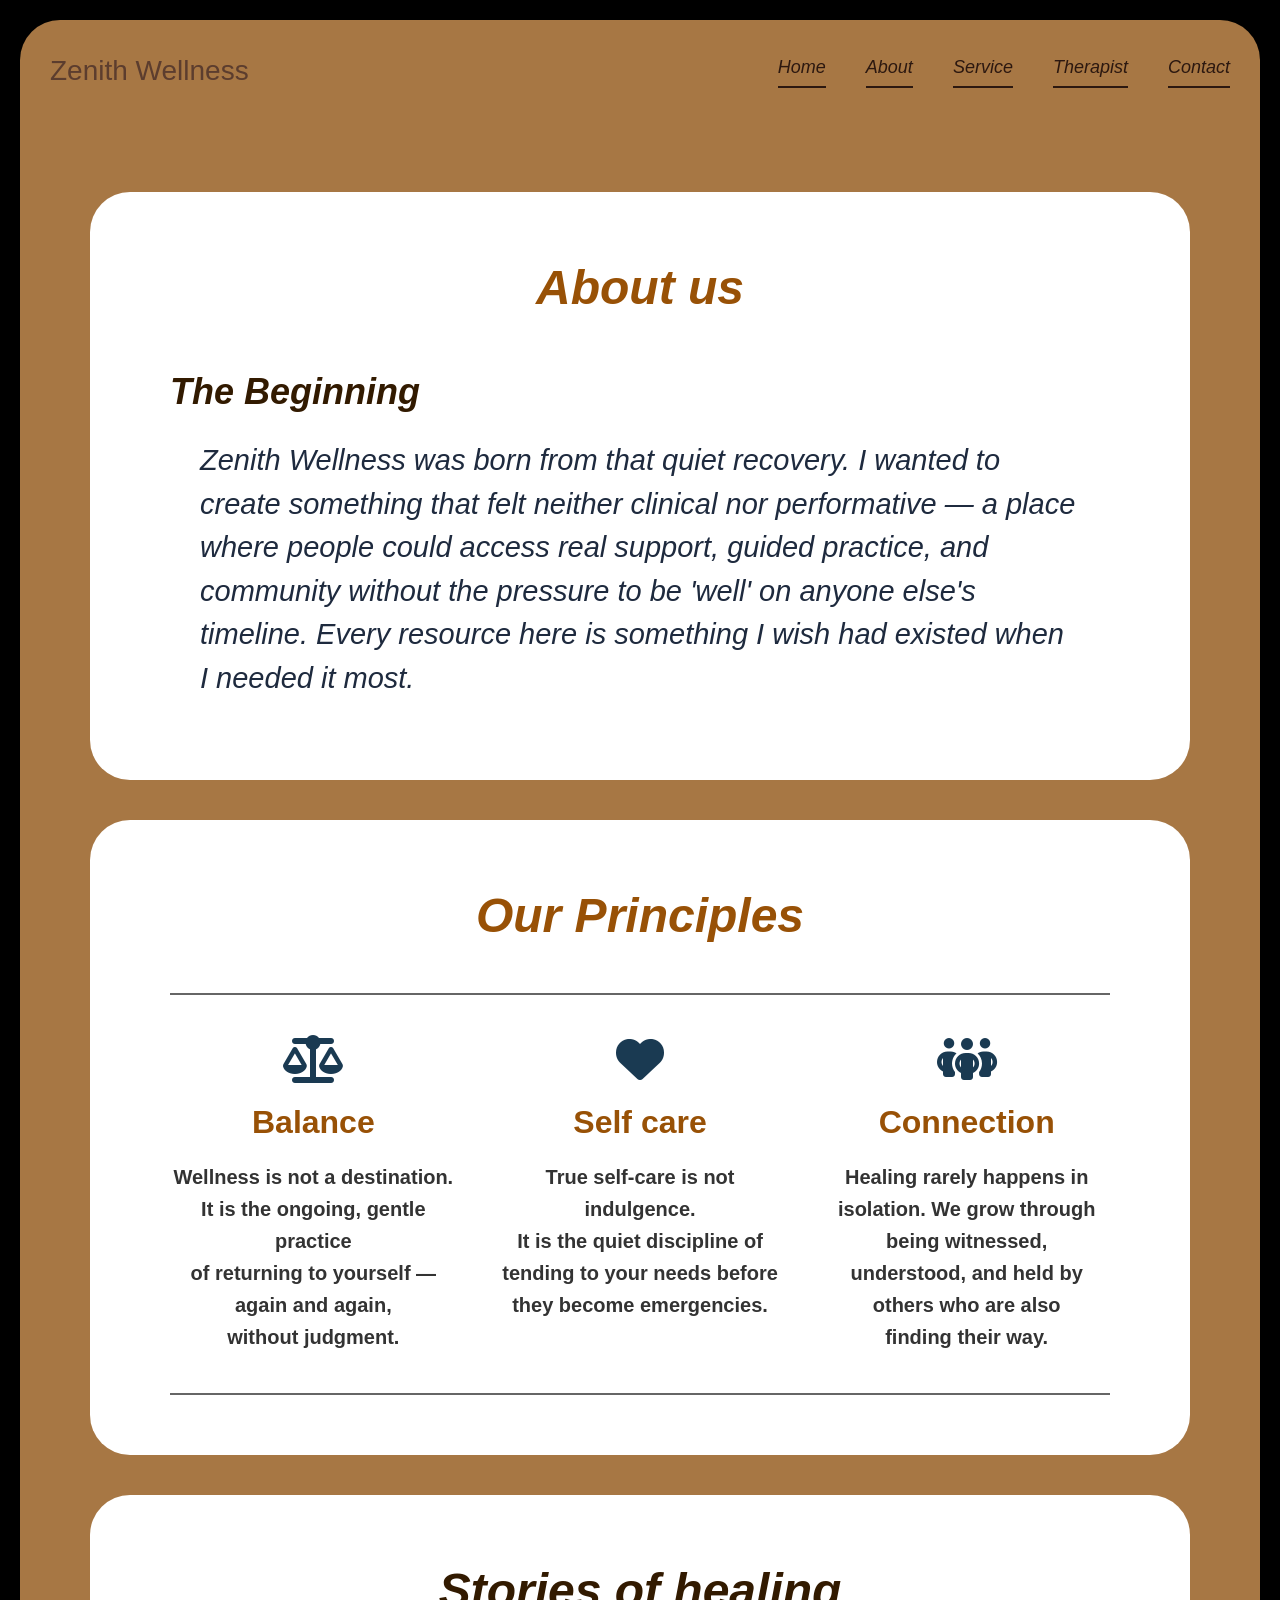
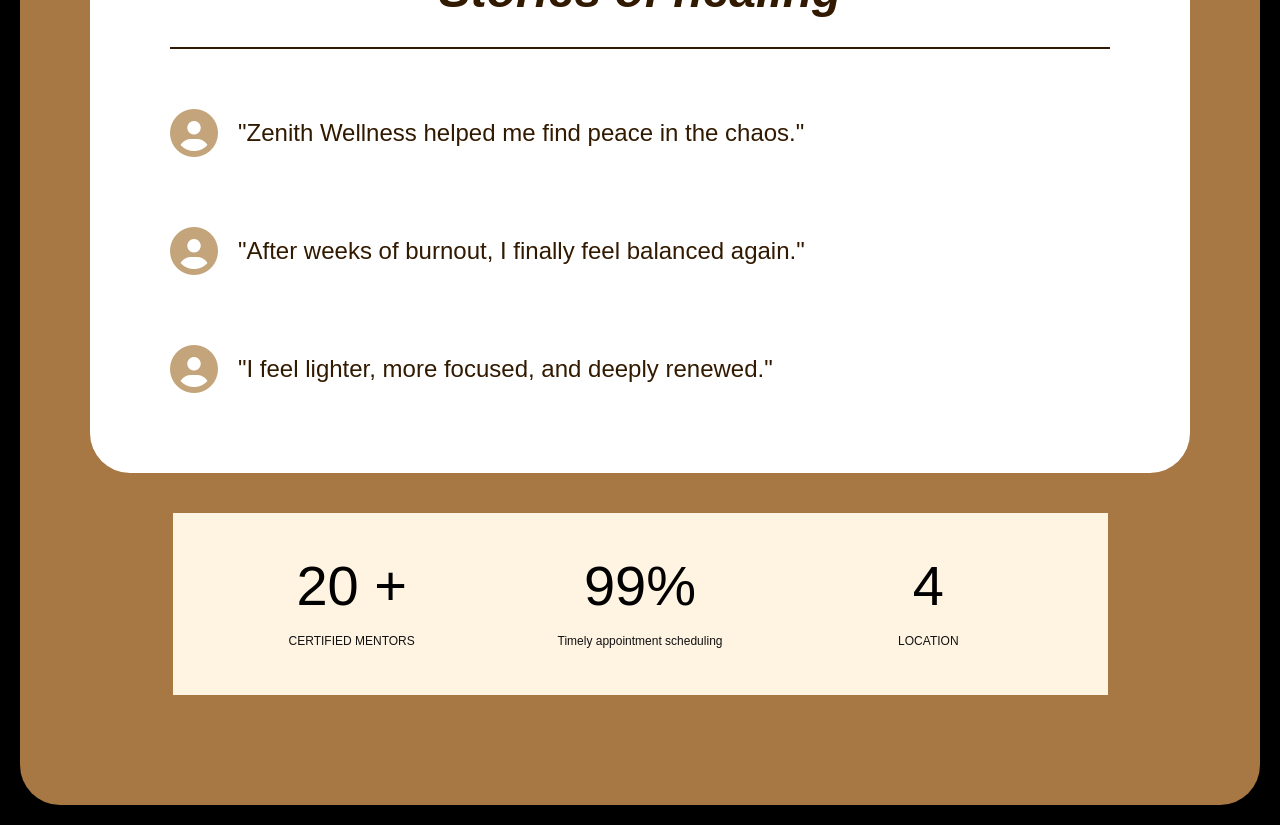
==== about.html @ 7cf96bbd "about-html" ====
<!DOCTYPE html>
<html lang="en">
<head>
    <meta charset="UTF-8">
    <meta name="viewport" content="width=device-width, initial-scale=1.0">
    <link rel="stylesheet" href="https://cdnjs.cloudflare.com/ajax/libs/font-awesome/6.5.0/css/all.min.css">
    <link rel="stylesheet" href="styles.css">
    <title>Zenith Wellness</title>
</head>
<body>
    <div class="page-wrapper">
        <header class="hero-header">
        <h1 class="site-title">Zenith Wellness</h1>
        <nav class="main-nav">
          <a href="./index.html" class="nav-link">Home</a>
          <a href="./about.html" class="nav-link">About</a>
          <a href="./Service.html" class="nav-link">Service</a>
          <a href="./Therapists.html" class="nav-link">Therapist</a>
          <a href="./Contact.html" class="nav-link">Contact</a>
        </nav>
      </header>
           <section class="about-sec">
        <div class="about-container">
            <h1 class="about-tit">About us </h1>
<h2 class="head2">The Beginning</h2>
<p class="about1">
    Zenith Wellness was born from that quiet recovery. I wanted to create something that felt neither clinical nor performative — a place where people could access real support, guided practice, and community without the pressure to be 'well' on anyone else's timeline. 
    Every resource here is something I wish had existed when I needed it most.</p>
        </div>


        <div class="principle-container"> 
            <div class="about-tit"> <h1 class="about-tit">Our Principles</h1></div>
            <div class="principles">
                <div class="principle">
                   
                    <i class="fa-solid fa-scale-balanced principle-icon"></i>
                    <h2 class="principle-heading">Balance</h2>
                    <p class="principle-description">Wellness is not a destination.<br>It is the ongoing, gentle practice<br>of returning to yourself —<br>again and again,<br>without judgment.</p>
                </div>
                <div class="principle">
                  
                    <i class="fa-solid fa-heart principle-icon"></i>
                    <h2 class="principle-heading">Self care</h2>
                    <p class="principle-description">True self-care is not indulgence.<br>It is the quiet discipline of<br>tending to your needs before<br>they become emergencies.</p>
                </div>
                <div class="principle">
                    <i class="fa-solid fa-people-group principle-icon"></i>
                    <h2 class="principle-heading">Connection</h2>
                    <p class="principle-description highlight">Healing rarely happens in<br>isolation. We grow through<br>being witnessed,<br>understood, and held by<br>others who are also<br>finding their way.</p>
                </div>
            </div>
        </div>

        <div class="stories-container">
            <h1 class="stories-title">Stories of healing</h1>
            <hr class="stories-divider">
            <div class="testimonials">
                <div class="testimonial">
                    <i class="fa-solid fa-circle-user testimonial-icon"></i>
                    <p class="testimonial-text">"Zenith Wellness helped me find peace in the chaos."</p>
                </div>
                <div class="testimonial">
                    <i class="fa-solid fa-circle-user testimonial-icon"></i>
                    <p class="testimonial-text">"After weeks of burnout, I finally feel balanced again."</p>
                </div>
                <div class="testimonial">
                    <i class="fa-solid fa-circle-user testimonial-icon"></i>
                    <p class="testimonial-text highlight-text">"I feel lighter, more focused, and deeply renewed."</p>
                </div>
            </div>
        </div >
     <section class="stats-section">
    <div class="stat-box">
      <div class="stat-number">20 +</div>
      <div class="stat-label">Certified Mentors</div>
    </div>

    <div class="stat-box">
      <div class="stat-number">99%</div>
      <div class="stat-label">Timely appointment scheduling</div>
    </div>

    <div class="stat-box">
      <div class="stat-number">4</div>
      <div class="stat-label">Location</div>
    </div>
  </section>
    </section>
    </div>
  
</body>
</html>
---- styles.css ----
* {
    margin: 0;
    padding: 0;
    box-sizing: border-box;
}

body {
    font-family: 'Inter', -apple-system, BlinkMacSystemFont, 'Segoe UI', Roboto, Helvetica, Arial, sans-serif;
    background-color: #000000;
    min-height: 100vh;
    padding: 20px;
    color: #1e2a3e;
    line-height: 1.5;
}
.page-wrapper {
    background-color: #A77744;
    min-height: calc(100vh - 40px);
    border-radius: 40px;
    padding: 30px;
}

/* Hero Section */
.hero-section {
    background-color: #E6C8A8;
    border-radius: 40px;
    padding: 40px 60px 60px;
    margin-bottom: 40px;
}

.hero-header {
    display: flex;
    align-items: center;
    justify-content: space-between;
    margin-bottom: 60px;
}

.site-title {
    font-family: 'Inter', -apple-system, BlinkMacSystemFont, 'Segoe UI', Roboto, Helvetica, Arial, sans-serif;
    font-size: 28px;
    font-weight: 400;
    color: #5C3D2E;
    margin: 0;
}

a {
    text-decoration: none;
}

.main-nav {
    display: flex;
    align-items: center;
    gap: 40px;
}

.nav-link {
    font-family: 'Inter', -apple-system, BlinkMacSystemFont, 'Segoe UI', Roboto, Helvetica, Arial, sans-serif;
    font-style: italic;
    font-size: 18px;
    font-weight: 400;
    color: #2C1810;
    text-decoration: none;
    padding-bottom: 5px;
    border-bottom: 2px solid #2C1810;
    transition: all 0.3s ease;
}

.nav-link:hover {
    color: #5C3D2E;
    border-bottom-color: #5C3D2E;
}

.hero-content {
    display: flex;
    justify-content: space-between;
    align-items: flex-start;
    gap: 80px;
}

.hero-left {
    flex: 1;
    max-width: 600px;
}

.hero-divider {
    width: 80px;
    height: 2px;
    background-color: #8B6239;
    margin-bottom: 30px;
}

.hero-title {
    font-family: 'Inter', -apple-system, BlinkMacSystemFont, 'Segoe UI', Roboto, Helvetica, Arial, sans-serif;
    font-style: italic;
    font-size: 48px;
    font-weight: 400;
    color: #2C1810;
    line-height: 1.2;
    margin-bottom: 20px;
}

.hero-subtitle {
    color: #8B6239;
}

.hero-description {
    font-family: 'Inter', -apple-system, BlinkMacSystemFont, 'Segoe UI', Roboto, Helvetica, Arial, sans-serif;
    font-size: 18px;
    line-height: 1.6;
    color: #5C3D2E;
    margin-bottom: 40px;
}

.hero-buttons {
    display: flex;
    gap: 20px;
    margin-top: 40px;
}

.btn-quiz {
    font-family: 'Inter', -apple-system, BlinkMacSystemFont, 'Segoe UI', Roboto, Helvetica, Arial, sans-serif;
    font-size: 18px;
    font-weight: 500;
    color: #5C3D2E;
    background-color: #D4B896;
    border: none;
    padding: 15px 35px;
    border-radius: 25px;
    cursor: pointer;
    transition: all 0.3s ease;
}

.btn-quiz:hover {
    background-color: #C4A57B;
    transform: translateY(-2px);
}

.btn-cta {
    font-family: 'Inter', -apple-system, BlinkMacSystemFont, 'Segoe UI', Roboto, Helvetica, Arial, sans-serif;
    font-size: 16px;
    font-weight: 600;
    color: white;
    background-color: #8B6239;
    border: none;
    padding: 15px 35px;
    border-radius: 25px;
    cursor: pointer;
    text-transform: uppercase;
    letter-spacing: 0.5px;
    transition: all 0.3s ease;
}

.btn-cta:hover {
    background-color: #6D4A2C;
    transform: translateY(-2px);
}

.hero-right {
    display: flex;
    flex-direction: column;
    align-items: center;
    gap: 20px;
}

.hero-image-container {
    width: 320px;
    height: 420px;
    border-radius: 30px;
    overflow: hidden;
    box-shadow: 0 10px 30px rgba(0, 0, 0, 0.15);
}

.hero-image {
    width: 100%;
    height: 100%;
    object-fit: cover;
}

.hero-register {
    font-family: 'Inter', -apple-system, BlinkMacSystemFont, 'Segoe UI', Roboto, Helvetica, Arial, sans-serif;
    font-style: italic;
    font-size: 24px;
    color: #2C1810;
    margin-top: 10px;
    text-decoration: none;
    transition: color 0.3s ease;
}

.hero-register:hover {
    color: #8B6239;
}
.about-sec{
   
    padding: 40px;
    box-sizing: border-box;
    border-radius: 40px;
    margin-top: 0;
}
.about-container{
    background-color: white;
    padding: 60px 80px;
    border-radius: 40px;
    margin-bottom: 40px;
}
.about-tit{
        font-family: 'Inter', -apple-system, BlinkMacSystemFont, 'Segoe UI', Roboto, Helvetica, Arial, sans-serif;
        font-style: italic;
    text-align: center;
    color: #985106;
    margin-bottom:41px ;
    font-size:48px ;
}
.head2{
    font-family: 'Inter', -apple-system, BlinkMacSystemFont, 'Segoe UI', Roboto, Helvetica, Arial, sans-serif;
        font-style: italic;
    text-align:left ;
    color: #321A00;
    font-size:36px ;
}
.about1{
  padding: 20px 30px;
  font-family: 'Inter', -apple-system, BlinkMacSystemFont, 'Segoe UI', Roboto, Helvetica, Arial, sans-serif;
  font-style: italic;
  font-size: 29px;
}


/* Principles Section */
.principle-container {
    background-color: white;
    padding: 60px 80px;
    margin: 0 auto;
    border-radius: 40px;
    margin-bottom: 40px;
}

.principles {
    display: flex;
    justify-content: space-between;
    gap: 40px;
    margin-top: 40px;
    border-top: 2px solid #666;
    border-bottom: 2px solid #666;
    padding: 40px 0;
}

.principle {
    flex: 1;
    text-align: center;
    display: flex;
    flex-direction: column;
    align-items: center;
}



.principle-icon {
    font-size: 48px;
    color: #1a3a52;
    margin-bottom: 15px;
}

.principle-heading {
    font-size: 32px;
    color: #985106;
    margin-bottom: 15px;
    font-weight: 600;
}

.principle-description {
    font-size: 20px;
    line-height: 1.6;
    color: #333;
    font-weight: 600;
}


/* Stories of Healing Section */
.stories-container {
    background-color: white;
    padding: 60px 80px;
    border-radius: 40px;
    margin-bottom: 40px;
}

.stories-title {
    font-family: 'Inter', -apple-system, BlinkMacSystemFont, 'Segoe UI', Roboto, Helvetica, Arial, sans-serif;
    font-style: italic;
    text-align: center;
    color: #321A00;
    font-size: 48px;
    margin-bottom: 20px;
}

.stories-divider {
    border: none;
    border-top: 2px solid #321A00;
    margin: 20px auto 40px;
    width: 100%;
}

.testimonials {
    display: flex;
    flex-direction: column;
    gap: 30px;
    margin-top: 40px;
}

.testimonial {
    display: flex;
    align-items: center;
    gap: 20px;
    padding: 20px 0;
}

.testimonial-icon {
    font-size: 48px;
    color: #C4A57B;
    flex-shrink: 0;
}

.testimonial-text {
    font-family: 'Inter', -apple-system, BlinkMacSystemFont, 'Segoe UI', Roboto, Helvetica, Arial, sans-serif;
    font-size: 24px;
    color: #321A00;
    line-height: 1.5;
}

/* Services Section */
.services-section {
    background-color: white;
    padding: 60px 80px;
    border-radius: 40px;
    margin-bottom: 40px;
}

.services-header {
    text-align: center;
    margin-bottom: 50px;
}

.services-title {
    font-family: 'Inter', -apple-system, BlinkMacSystemFont, 'Segoe UI', Roboto, Helvetica, Arial, sans-serif;
    font-size: 56px;
    font-weight: 700;
    color: #000000;
    margin-bottom: 10px;
    letter-spacing: 2px;
}

.services-subtitle {
    font-family: 'Inter', -apple-system, BlinkMacSystemFont, 'Segoe UI', Roboto, Helvetica, Arial, sans-serif;
    font-style: italic;
    font-size: 24px;
    color: #999999;
    margin-bottom: 20px;
}

.services-divider {
    border: none;
    border-top: 2px solid #999999;
    width: 60%;
    margin: 20px auto;
}

.services-grid {
    display: grid;
    grid-template-columns: repeat(3, 1fr);
    gap: 30px;
    margin-top: 40px;
}

.service-card {
    background-color: white;
    border-radius: 30px;
    padding: 30px;
    display: flex;
    flex-direction: column;
    align-items: center;
    box-shadow: 0 4px 15px rgba(0, 0, 0, 0.1);
}

.service-name {
    font-family: 'Inter', -apple-system, BlinkMacSystemFont, 'Segoe UI', Roboto, Helvetica, Arial, sans-serif;
    font-style: italic;
    font-size: 20px;
    color: #666666;
    text-align: center;
    margin-bottom: 25px;
    text-transform: uppercase;
    letter-spacing: 1px;
}

.service-image-container {
    margin-bottom: 30px;
    display: flex;
    align-items: center;
    justify-content: center;
        width: 200px;
    height: 300px;
    border-radius: 188px;
    overflow: hidden;
    margin-bottom: 25px;
    background-color: #f5f5f5;

}

.service-image {
    width: 100%;
    height: 100%;
    object-fit: cover;
}

.service-button {
    background-color: #A77744;
    color: white;
    border: none;
    padding: 15px 40px;
    border-radius: 30px;
    font-size: 18px;
    font-weight: 600;
    cursor: pointer;
    text-transform: uppercase;
    letter-spacing: 1px;
    transition: all 0.3s ease;
}

.service-button:hover {
    background-color: #8B6238;
    transform: translateY(-2px);
    box-shadow: 0 4px 10px rgba(0, 0, 0, 0.2);
}
.stats-section {
  background-color: #fff2df;
  width: 85%;
  max-width: 950px;
  margin: 40px auto;
  padding: 45px 35px;

  display: flex;
  justify-content: space-between;
  align-items: center;
}

.stat-box {
  flex: 1;
  text-align: center;
}
.stats-section {
      width: 85%;
      max-width: 950px;
      background-color: #fff3e2;
      padding: 45px 35px;
      display: flex;
      justify-content: space-between;
      align-items: center;
    }
.stat-number {
  font-size: 56px;
  font-weight: 400;
  color: #000;
  line-height: 1;
  margin-bottom: 18px;
}

.stat-label {
  font-size: 12px;
  font-weight: 400;
  color: #111;
  text-transform: uppercase;
}

.stat-box:nth-child(2) .stat-label {
  text-transform: none;
}

/* Therapists Section */
.therapists-section {
    background: linear-gradient(180deg, #F5EDE3 0%, #E6D5C3 30%, #D4B896 70%, #C4A57B 100%);
    padding: 80px 80px;
    border-radius: 40px;
    margin-bottom: 40px;
}

.therapists-header {
    text-align: center;
    margin-bottom: 80px;
}

.therapists-title {
    font-family: 'Inter', -apple-system, BlinkMacSystemFont, 'Segoe UI', Roboto, Helvetica, Arial, sans-serif;
    font-size: 48px;
    font-weight: 600;
    color: #8B6239;
    margin-bottom: 20px;
    letter-spacing: 2px;
}

.therapists-divider {
    border: none;
    border-top: 2px solid #8B6239;
    width: 60%;
    margin: 20px auto;
}

.therapists-grid {
    display: grid;
    grid-template-columns: repeat(3, 1fr);
    gap: 40px;
    margin-top: 40px;
}

.therapist-card {
    background-color: white;
    border-radius: 30px;
    padding: 30px;
    display: flex;
    flex-direction: column;
    align-items: center;
    box-shadow: 0 4px 15px rgba(0, 0, 0, 0.1);
}

.therapist-image-container {
    width: 100%;
    height: 60%;
    border-radius: 15px;
    overflow: hidden;
    margin-bottom: 25px;
    background-color: #f5f5f5;
}

.therapist-image {
    width: 100%;
    height: 100%;
    object-fit: contain;
    object-position: center;
}

.therapist-name {
    font-family: 'Inter', -apple-system, BlinkMacSystemFont, 'Segoe UI', Roboto, Helvetica, Arial, sans-serif;
    font-size: 20px;
    font-weight: 600;
    color: #333333;
    text-align: center;
    margin-bottom: 10px;
    padding-bottom: 8px;
    border-bottom: 2px solid #333333;
}

.therapist-specialty {
    font-family: 'Inter', -apple-system, BlinkMacSystemFont, 'Segoe UI', Roboto, Helvetica, Arial, sans-serif;
    font-size: 16px;
    color: #666666;
    text-align: center;
    line-height: 1.4;
}

/* Contact Section */
.contact-section {
    background-color: #E6D5C3;
    padding: 60px 80px;
    border-radius: 40px;
    margin-bottom: 40px;
}

.contact-card {
    background-color: white;
    border-radius: 40px;
    padding: 60px 80px;
    display: flex;
    justify-content: space-between;
    align-items: center;
    gap: 80px;
    box-shadow: 0 8px 30px rgba(0, 0, 0, 0.1);
}

.contact-left {
    flex: 1;
}

.contact-title {
    font-family: 'Inter', -apple-system, BlinkMacSystemFont, 'Segoe UI', Roboto, Helvetica, Arial, sans-serif;
    font-size: 32px;
    font-weight: 600;
    color: #5C5C5C;
    margin-bottom: 50px;
    letter-spacing: 2px;
}

.contact-item {
    display: flex;
    align-items: center;
    gap: 30px;
    margin-bottom: 35px;
}

.contact-icon-circle {
    width: 70px;
    height: 70px;
    border-radius: 50%;
    background-color: #A77744;
    display: flex;
    align-items: center;
    justify-content: center;
    flex-shrink: 0;
}

.contact-icon-circle i {
    font-size: 28px;
    color: white;
}

.contact-icon-letter {
    font-family: 'Inter', -apple-system, BlinkMacSystemFont, 'Segoe UI', Roboto, Helvetica, Arial, sans-serif;
    font-size: 36px;
    font-weight: 600;
    color: white;
}

.contact-text {
    font-family: 'Inter', -apple-system, BlinkMacSystemFont, 'Segoe UI', Roboto, Helvetica, Arial, sans-serif;
    font-size: 18px;
    color: #333333;
    font-weight: 400;
}

.contact-link {
    text-decoration: none;
    transition: opacity 0.3s ease;
}

.contact-link:hover {
    opacity: 0.7;
}

.contact-right {
    flex: 1;
    display: flex;
    align-items: center;
    justify-content: center;
}

.contact-tagline {
    font-family: 'Inter', -apple-system, BlinkMacSystemFont, 'Segoe UI', Roboto, Helvetica, Arial, sans-serif;
    font-size: 64px;
    font-weight: 700;
    color: #8B6239;
    line-height: 1.1;
    text-align: left;
}

/* Footer */
.main-footer {
    background-color: #2C1810;
    color: white;
    padding: 60px 80px 30px;
    margin-top: 40px;
}

.footer-content {
    display: grid;
    grid-template-columns: repeat(4, 1fr);
    gap: 40px;
    margin-bottom: 40px;
}

.footer-section {
    display: flex;
    flex-direction: column;
}

.footer-brand {
    font-family: 'Inter', -apple-system, BlinkMacSystemFont, 'Segoe UI', Roboto, Helvetica, Arial, sans-serif;
    font-size: 24px;
    font-weight: 600;
    color: #E6C8A8;
    margin-bottom: 15px;
}

.footer-tagline {
    font-family: 'Inter', -apple-system, BlinkMacSystemFont, 'Segoe UI', Roboto, Helvetica, Arial, sans-serif;
    font-size: 14px;
    color: #C4A57B;
    line-height: 1.5;
}

.footer-heading {
    font-family: 'Inter', -apple-system, BlinkMacSystemFont, 'Segoe UI', Roboto, Helvetica, Arial, sans-serif;
    font-size: 18px;
    font-weight: 600;
    color: #E6C8A8;
    margin-bottom: 20px;
}

.footer-links {
    list-style: none;
    padding: 0;
    margin: 0;
}

.footer-links li {
    margin-bottom: 12px;
}

.footer-links a {
    font-family: 'Inter', -apple-system, BlinkMacSystemFont, 'Segoe UI', Roboto, Helvetica, Arial, sans-serif;
    font-size: 14px;
    color: #C4A57B;
    text-decoration: none;
    transition: color 0.3s ease;
}

.footer-links a:hover {
    color: #E6C8A8;
}

.footer-contact {
    font-family: 'Inter', -apple-system, BlinkMacSystemFont, 'Segoe UI', Roboto, Helvetica, Arial, sans-serif;
    font-size: 14px;
    color: #C4A57B;
    margin-bottom: 10px;
}

.footer-socials {
    display: flex;
    gap: 15px;
}

.social-icon {
    width: 40px;
    height: 40px;
    border-radius: 50%;
    background-color: #A77744;
    display: flex;
    align-items: center;
    justify-content: center;
    color: white;
    font-size: 18px;
    text-decoration: none;
    transition: all 0.3s ease;
}

.social-icon:hover {
    background-color: #8B6239;
    transform: translateY(-3px);
}

.footer-bottom {
    border-top: 1px solid #5C3D2E;
    padding-top: 25px;
    text-align: center;
}

.footer-bottom p {
    font-family: 'Inter', -apple-system, BlinkMacSystemFont, 'Segoe UI', Roboto, Helvetica, Arial, sans-serif;
    font-size: 14px;
    color: #8B6239;
}
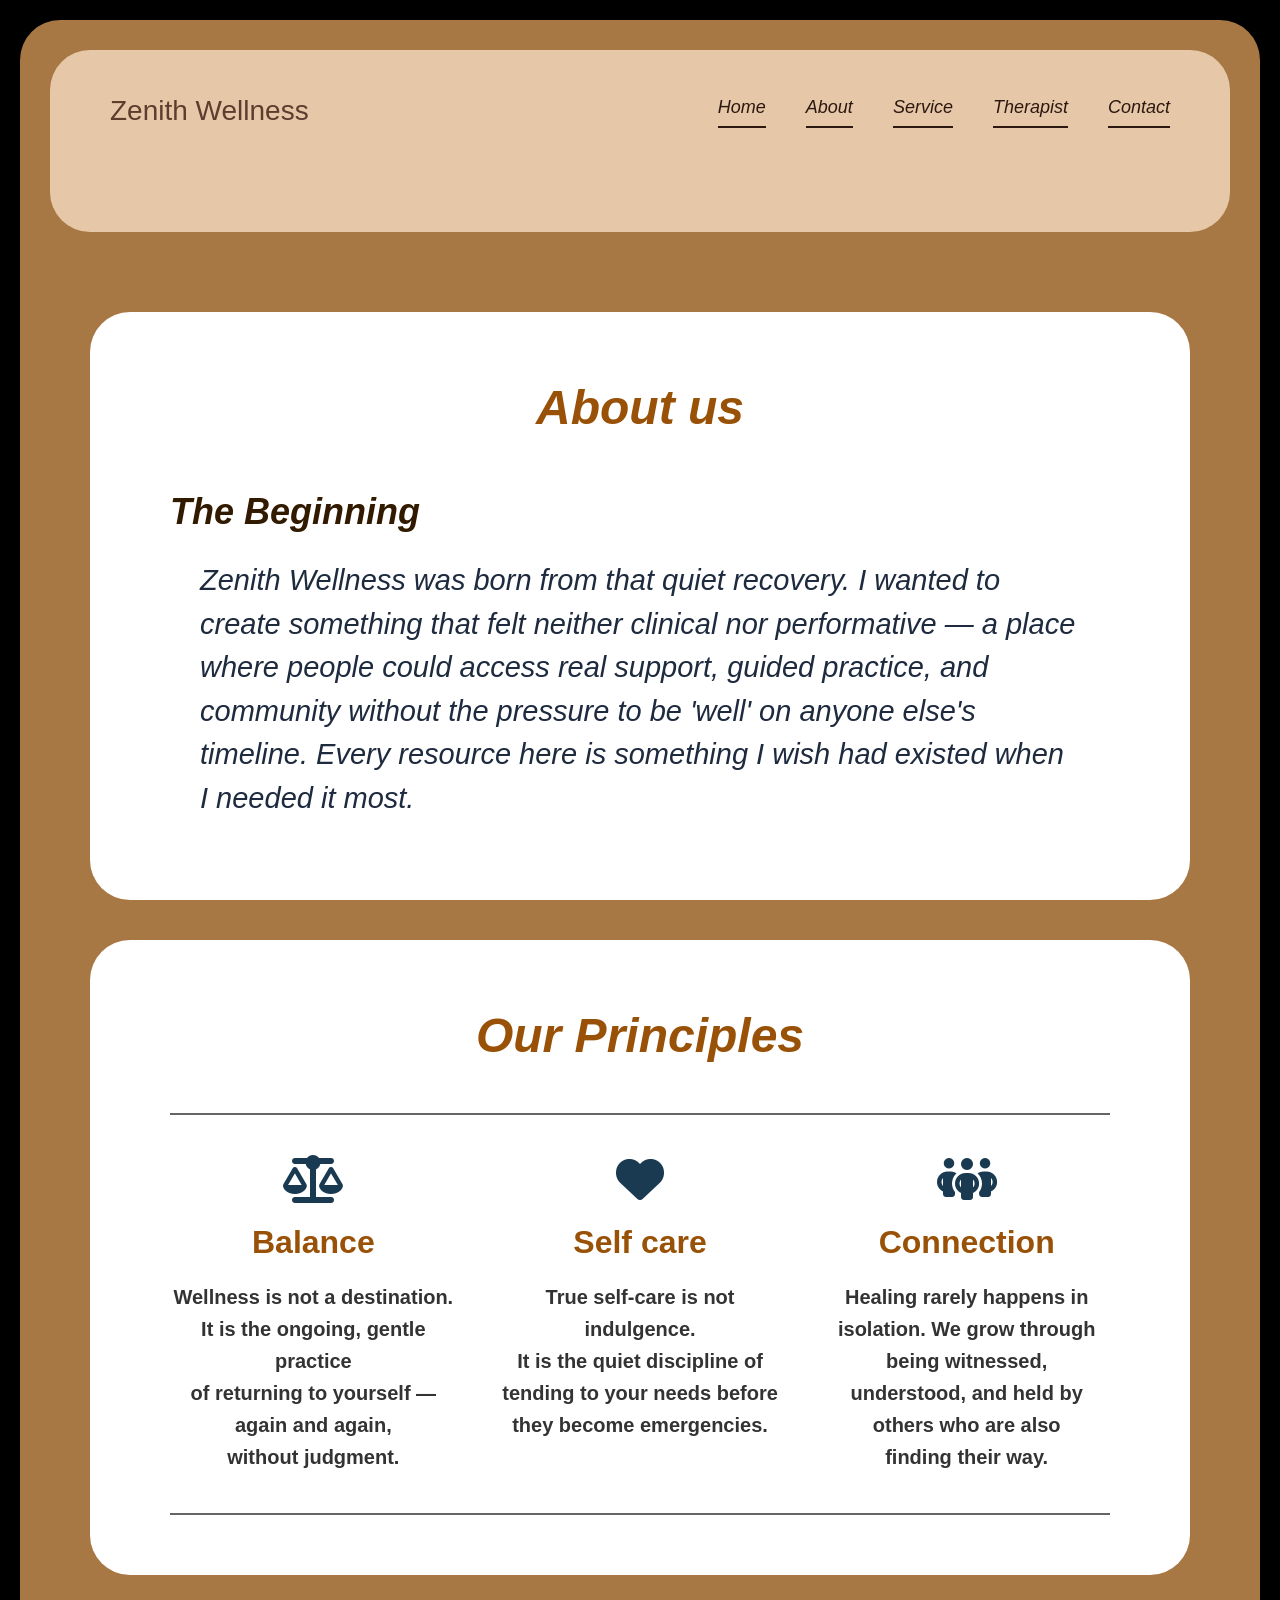
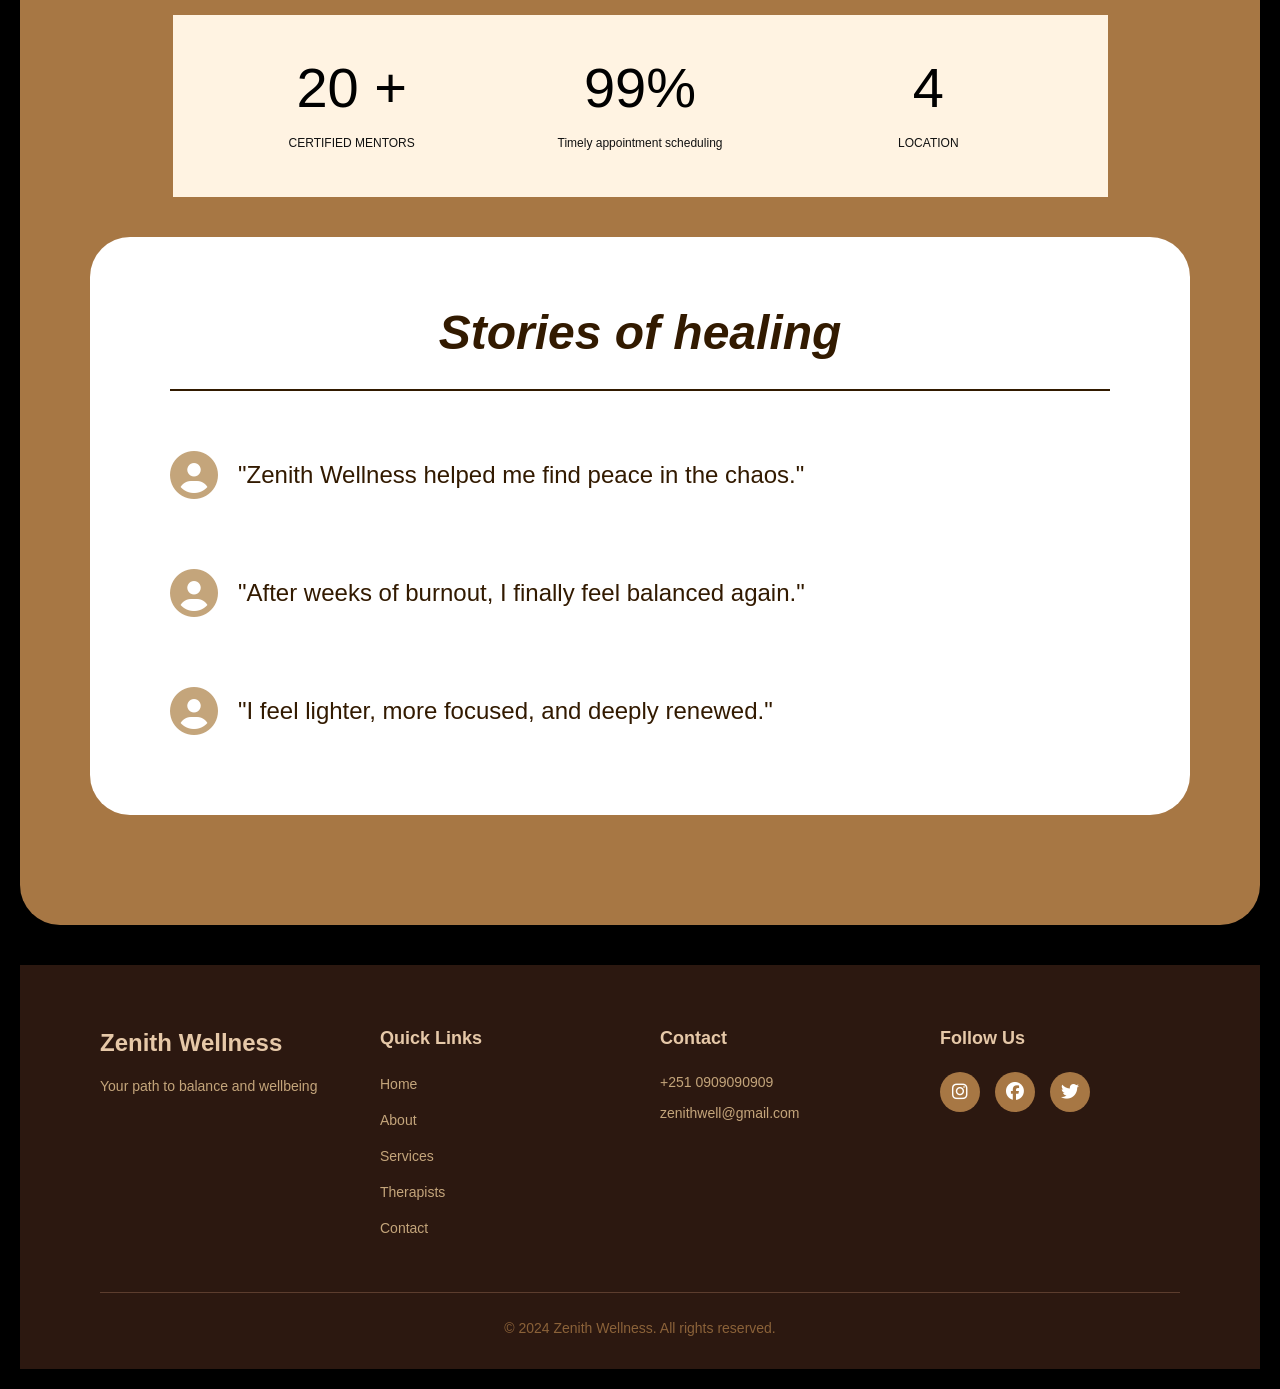
==== commit 6ac635a9: "about-html-update" ====
--- a/about.html
+++ b/about.html
@@ -9,16 +9,18 @@
 </head>
 <body>
     <div class="page-wrapper">
-        <header class="hero-header">
-        <h1 class="site-title">Zenith Wellness</h1>
-        <nav class="main-nav">
-          <a href="./index.html" class="nav-link">Home</a>
-          <a href="./about.html" class="nav-link">About</a>
-          <a href="./Service.html" class="nav-link">Service</a>
-          <a href="./Therapists.html" class="nav-link">Therapist</a>
-          <a href="./Contact.html" class="nav-link">Contact</a>
-        </nav>
-      </header>
+        <section class="hero-section" style="padding-bottom: 40px;">
+            <header class="hero-header">
+                <h1 class="site-title">Zenith Wellness</h1>
+                <nav class="main-nav">
+                    <a href="./index.html" class="nav-link">Home</a>
+                    <a href="./about.html" class="nav-link">About</a>
+                    <a href="./Service.html" class="nav-link">Service</a>
+                    <a href="./Therapists.html" class="nav-link">Therapist</a>
+                    <a href="./Contact.html" class="nav-link">Contact</a>
+                </nav>
+            </header>
+        </section>
            <section class="about-sec">
         <div class="about-container">
             <h1 class="about-tit">About us </h1>
@@ -51,7 +53,22 @@
                 </div>
             </div>
         </div>
+  <section class="stats-section">
+    <div class="stat-box">
+      <div class="stat-number">20 +</div>
+      <div class="stat-label">Certified Mentors</div>
+    </div>
 
+    <div class="stat-box">
+      <div class="stat-number">99%</div>
+      <div class="stat-label">Timely appointment scheduling</div>
+    </div>
+
+    <div class="stat-box">
+      <div class="stat-number">4</div>
+      <div class="stat-label">Location</div>
+    </div>
+  </section>
         <div class="stories-container">
             <h1 class="stories-title">Stories of healing</h1>
             <hr class="stories-divider">
@@ -70,24 +87,48 @@
                 </div>
             </div>
         </div >
-     <section class="stats-section">
-    <div class="stat-box">
-      <div class="stat-number">20 +</div>
-      <div class="stat-label">Certified Mentors</div>
+   
+    </section>
     </div>
 
-    <div class="stat-box">
-      <div class="stat-number">99%</div>
-      <div class="stat-label">Timely appointment scheduling</div>
+  <footer class="main-footer">
+    <div class="footer-content">
+      <div class="footer-section">
+        <h3 class="footer-brand">Zenith Wellness</h3>
+        <p class="footer-tagline">Your path to balance and wellbeing</p>
+      </div>
+      
+      <div class="footer-section">
+        <h4 class="footer-heading">Quick Links</h4>
+        <ul class="footer-links">
+          <li><a href="index.html">Home</a></li>
+          <li><a href="about.html">About</a></li>
+          <li><a href="Service.html">Services</a></li>
+          <li><a href="Therapists.html">Therapists</a></li>
+          <li><a href="Contact.html">Contact</a></li>
+        </ul>
+      </div>
+      
+      <div class="footer-section">
+        <h4 class="footer-heading">Contact</h4>
+        <p class="footer-contact">+251 0909090909</p>
+        <p class="footer-contact">zenithwell@gmail.com</p>
+      </div>
+      
+      <div class="footer-section">
+        <h4 class="footer-heading">Follow Us</h4>
+        <div class="footer-socials">
+          <a href="#" class="social-icon"><i class="fa-brands fa-instagram"></i></a>
+          <a href="#" class="social-icon"><i class="fa-brands fa-facebook"></i></a>
+          <a href="#" class="social-icon"><i class="fa-brands fa-twitter"></i></a>
+        </div>
+      </div>
     </div>
-
-    <div class="stat-box">
-      <div class="stat-number">4</div>
-      <div class="stat-label">Location</div>
+    
+    <div class="footer-bottom">
+      <p>&copy; 2024 Zenith Wellness. All rights reserved.</p>
     </div>
-  </section>
-    </section>
-    </div>
+  </footer>
   
 </body>
 </html>
